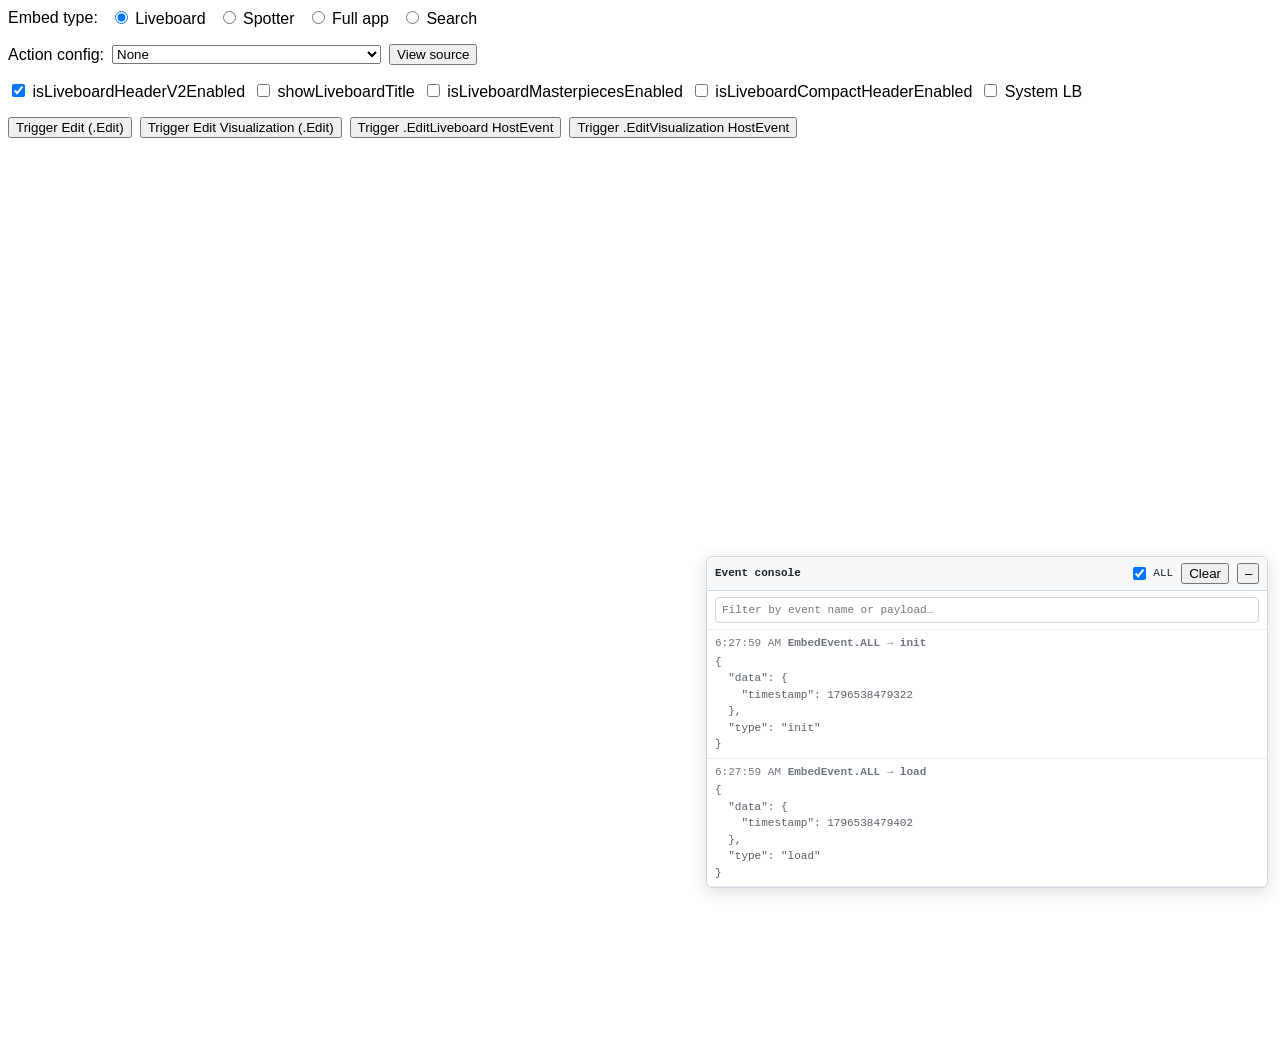
==== index.html @ 935f81e0 "Update build" ====
<html>
  <head>
    <style>
      body {
        margin: 0;
        padding: 0;
        font-family: Arial, sans-serif;
      }
      #app {
        width: 100vw;
        overflow: auto;
      }
      .tile {
        height: 600px;
        width: 600px;
      }
      .full-liveboard {
        width: 100%;
      }
    </style>
    <script type="module" crossorigin src="/assets/main-UJoV0B1s.js"></script>
  </head>
  <body>
    <div id="app"></div>
  </body>
</html>
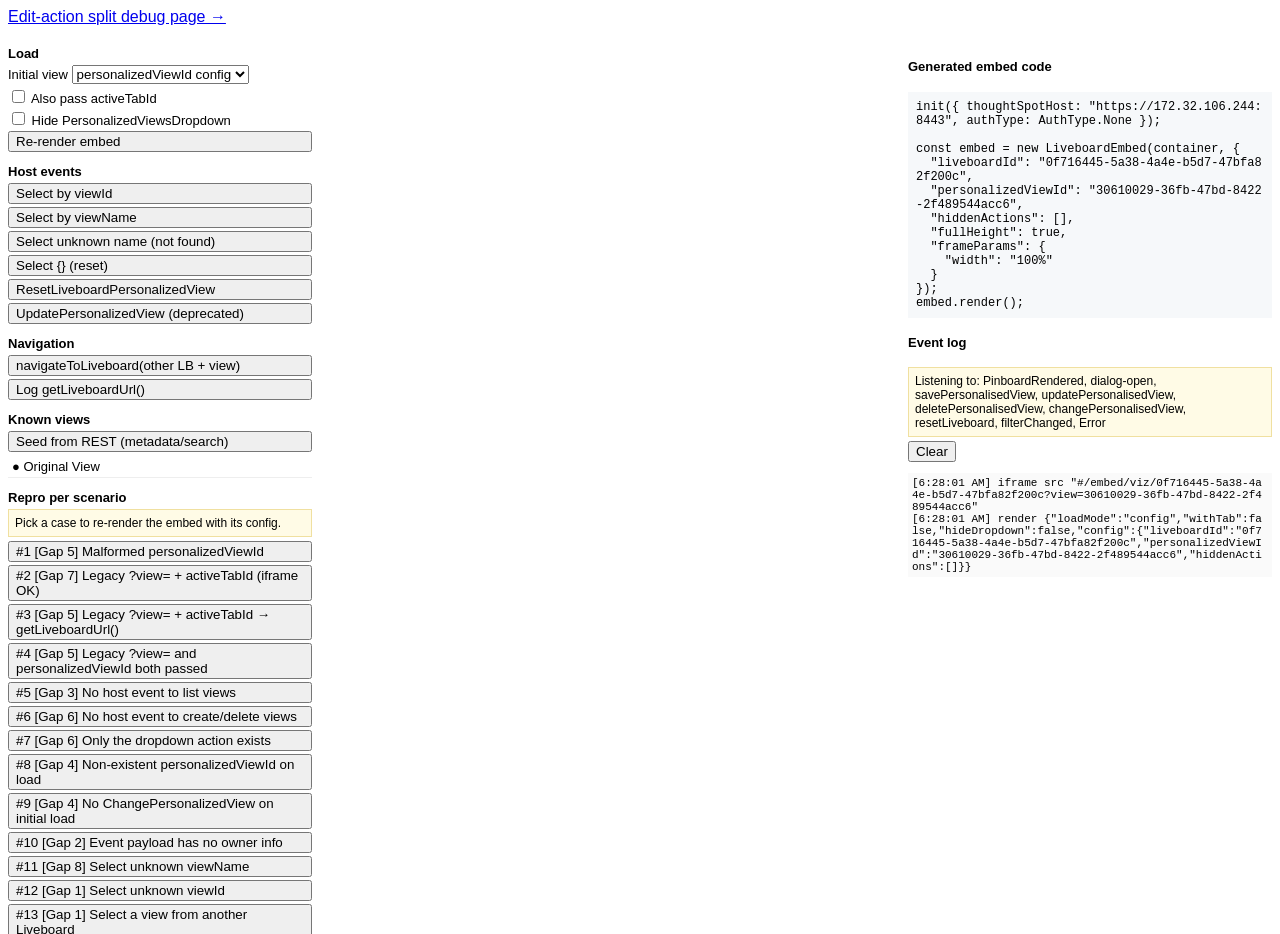
==== commit 7b37f3db: "Update build" ====
--- a/index.html
+++ b/index.html
@@ -17,8 +17,121 @@
       .full-liveboard {
         width: 100%;
       }
+      .nav {
+        padding: 8px;
+      }
+      .pv-layout {
+        display: flex;
+        align-items: flex-start;
+      }
+      .pv-layout .full-liveboard {
+        flex: 1;
+        min-width: 0;
+      }
+      .pv-sidebar {
+        width: 320px;
+        flex-shrink: 0;
+        padding: 8px;
+        box-sizing: border-box;
+        font-size: 13px;
+        position: sticky;
+        top: 0;
+        max-height: 100vh;
+        overflow-y: auto;
+      }
+      .pv-sidebar section {
+        margin-bottom: 12px;
+      }
+      .pv-sidebar h4 {
+        margin: 4px 0;
+      }
+      .pv-sidebar button,
+      .pv-sidebar label {
+        display: block;
+        width: 100%;
+        margin: 3px 0;
+        text-align: left;
+      }
+      .pv-login-hint {
+        background: #fff4e5;
+        border: 1px solid #f0c987;
+        padding: 8px;
+        margin: 0 8px 8px;
+        font-size: 13px;
+      }
+      .pv-login-hint[hidden] {
+        display: none;
+      }
+      .pv-code-panel {
+        width: 380px;
+        flex-shrink: 0;
+        padding: 8px;
+        box-sizing: border-box;
+        font-size: 13px;
+        position: sticky;
+        top: 0;
+        max-height: 100vh;
+        overflow: auto;
+      }
+      .pv-code {
+        font-size: 12px;
+        background: #f6f8fa;
+        padding: 8px;
+        margin: 4px 0;
+        white-space: pre-wrap;
+        word-break: break-all;
+      }
+      .pv-views {
+        list-style: none;
+        padding: 0;
+        margin: 4px 0;
+      }
+      .pv-views li {
+        cursor: pointer;
+        padding: 3px 4px;
+        border-bottom: 1px solid #eee;
+      }
+      .pv-views li:hover {
+        background: #f3f3f3;
+      }
+      .pv-repro-note {
+        font-size: 12px;
+        background: #fffbe6;
+        border: 1px solid #f0e0a0;
+        padding: 6px;
+        margin: 4px 0;
+      }
+      .pv-scenarios {
+        list-style: none;
+        padding: 0;
+        margin: 4px 0;
+      }
+      .pv-scenarios li {
+        padding: 3px 4px;
+        border-bottom: 1px solid #eee;
+      }
+      .pv-scenarios li.fail {
+        background: #fff1f0;
+      }
+      .pv-scenarios li.pass {
+        background: #f0fff4;
+      }
+      .pv-scenario-detail {
+        font-size: 11px;
+        color: #555;
+        word-break: break-all;
+      }
+      .pv-log {
+        font-size: 11px;
+        white-space: pre-wrap;
+        word-break: break-all;
+        max-height: 300px;
+        overflow-y: auto;
+        background: #fafafa;
+        padding: 4px;
+      }
     </style>
-    <script type="module" crossorigin src="/assets/main-UJoV0B1s.js"></script>
+    <script type="module" crossorigin src="/assets/main-yHzjuRCX.js"></script>
   </head>
   <body>
     <div id="app"></div>
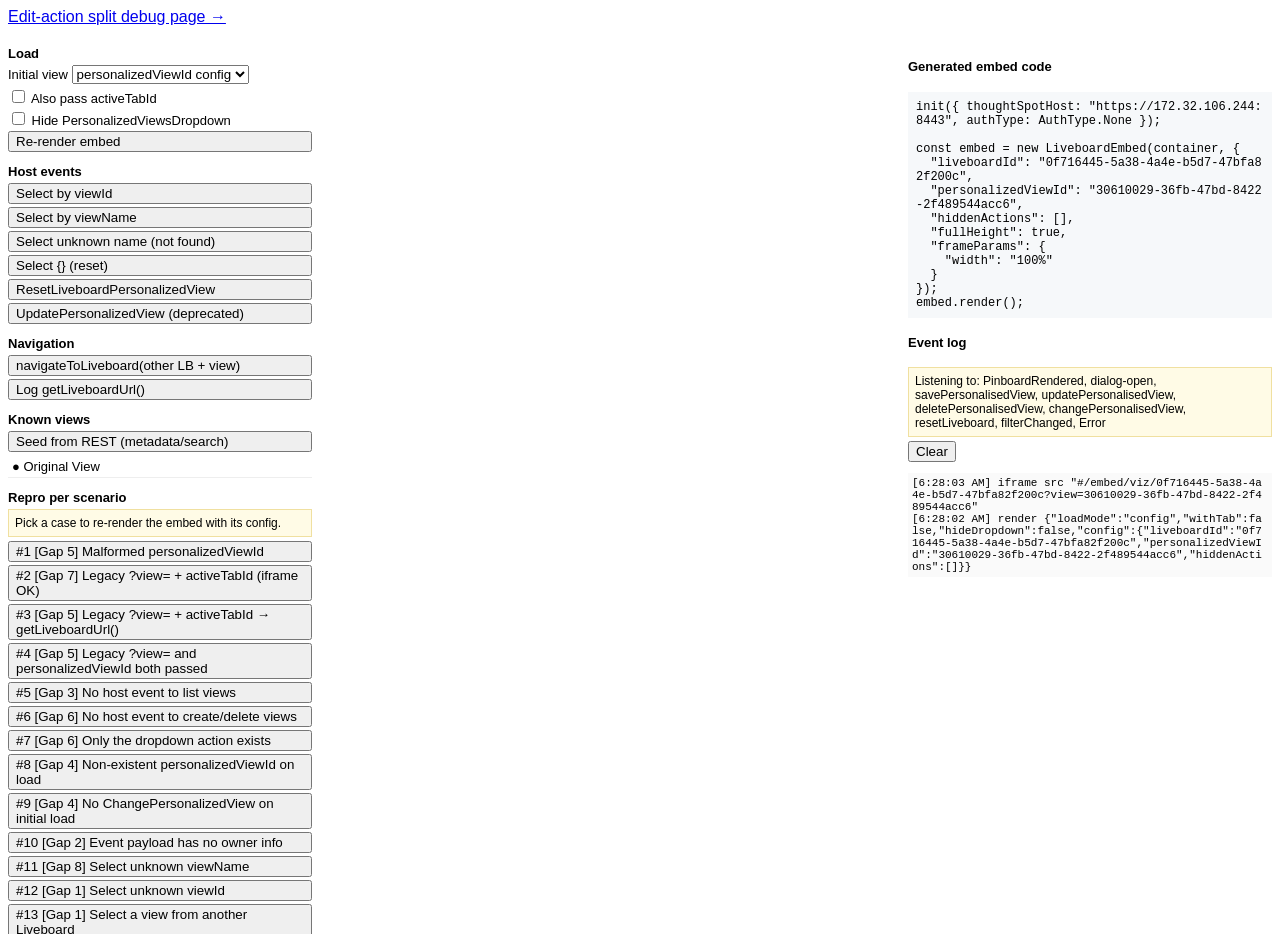
==== commit 3c5742a0: "Update build" ====
--- a/index.html
+++ b/index.html
@@ -81,6 +81,11 @@
         white-space: pre-wrap;
         word-break: break-all;
       }
+      .pv-fetch-status {
+        font-size: 12px;
+        color: #555;
+        margin: 4px 0;
+      }
       .pv-views {
         list-style: none;
         padding: 0;
@@ -131,7 +136,7 @@
         padding: 4px;
       }
     </style>
-    <script type="module" crossorigin src="/assets/main-yHzjuRCX.js"></script>
+    <script type="module" crossorigin src="/assets/main-CMcQxiyD.js"></script>
   </head>
   <body>
     <div id="app"></div>
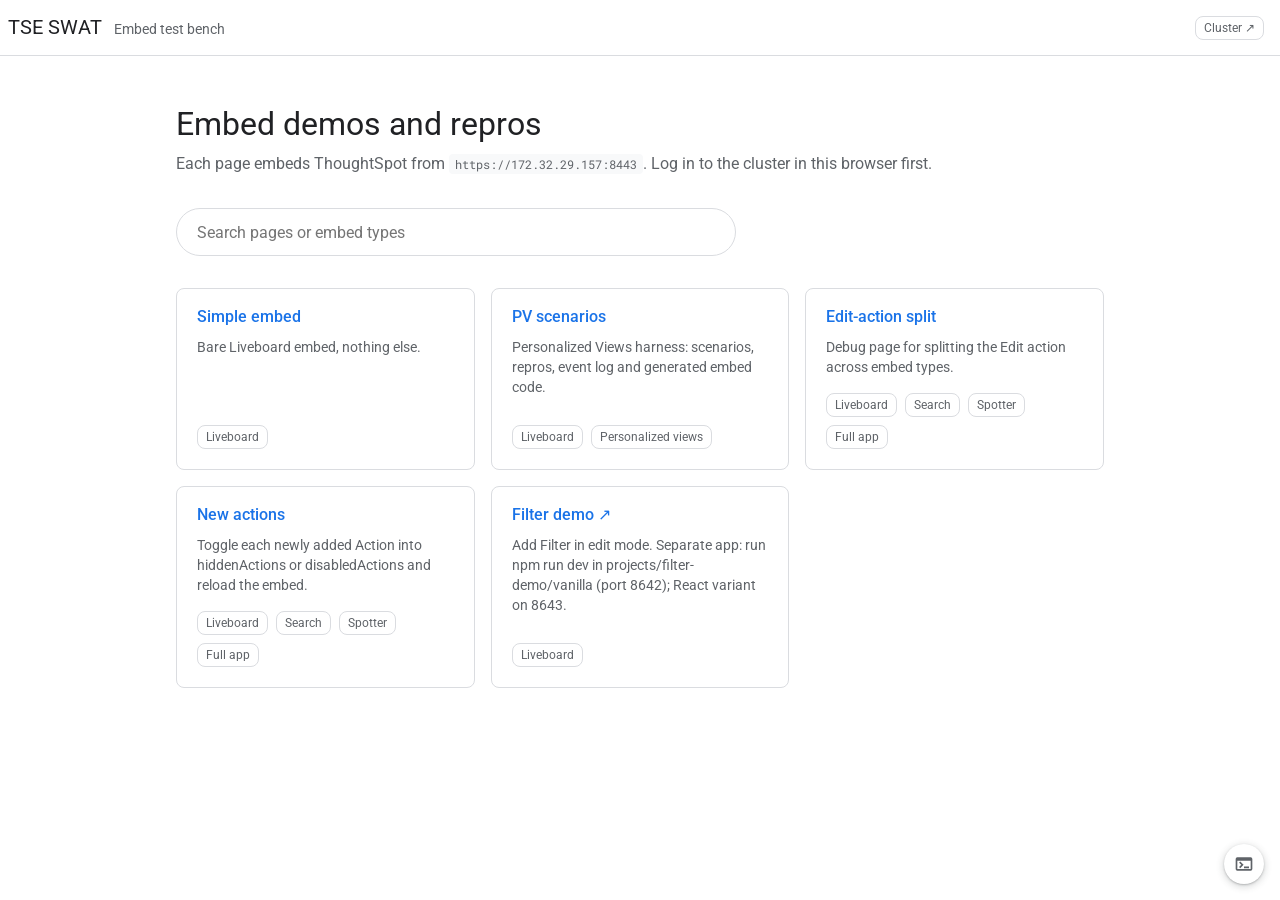
==== commit ab1b8ea3: "Update build" ====
--- a/index.html
+++ b/index.html
@@ -1,144 +1,14 @@
-<html>
+<!doctype html>
+<html lang="en">
   <head>
-    <style>
-      body {
-        margin: 0;
-        padding: 0;
-        font-family: Arial, sans-serif;
-      }
-      #app {
-        width: 100vw;
-        overflow: auto;
-      }
-      .tile {
-        height: 600px;
-        width: 600px;
-      }
-      .full-liveboard {
-        width: 100%;
-      }
-      .nav {
-        padding: 8px;
-      }
-      .pv-layout {
-        display: flex;
-        align-items: flex-start;
-      }
-      .pv-layout .full-liveboard {
-        flex: 1;
-        min-width: 0;
-      }
-      .pv-sidebar {
-        width: 320px;
-        flex-shrink: 0;
-        padding: 8px;
-        box-sizing: border-box;
-        font-size: 13px;
-        position: sticky;
-        top: 0;
-        max-height: 100vh;
-        overflow-y: auto;
-      }
-      .pv-sidebar section {
-        margin-bottom: 12px;
-      }
-      .pv-sidebar h4 {
-        margin: 4px 0;
-      }
-      .pv-sidebar button,
-      .pv-sidebar label {
-        display: block;
-        width: 100%;
-        margin: 3px 0;
-        text-align: left;
-      }
-      .pv-login-hint {
-        background: #fff4e5;
-        border: 1px solid #f0c987;
-        padding: 8px;
-        margin: 0 8px 8px;
-        font-size: 13px;
-      }
-      .pv-login-hint[hidden] {
-        display: none;
-      }
-      .pv-code-panel {
-        width: 380px;
-        flex-shrink: 0;
-        padding: 8px;
-        box-sizing: border-box;
-        font-size: 13px;
-        position: sticky;
-        top: 0;
-        max-height: 100vh;
-        overflow: auto;
-      }
-      .pv-code {
-        font-size: 12px;
-        background: #f6f8fa;
-        padding: 8px;
-        margin: 4px 0;
-        white-space: pre-wrap;
-        word-break: break-all;
-      }
-      .pv-fetch-status {
-        font-size: 12px;
-        color: #555;
-        margin: 4px 0;
-      }
-      .pv-views {
-        list-style: none;
-        padding: 0;
-        margin: 4px 0;
-      }
-      .pv-views li {
-        cursor: pointer;
-        padding: 3px 4px;
-        border-bottom: 1px solid #eee;
-      }
-      .pv-views li:hover {
-        background: #f3f3f3;
-      }
-      .pv-repro-note {
-        font-size: 12px;
-        background: #fffbe6;
-        border: 1px solid #f0e0a0;
-        padding: 6px;
-        margin: 4px 0;
-      }
-      .pv-scenarios {
-        list-style: none;
-        padding: 0;
-        margin: 4px 0;
-      }
-      .pv-scenarios li {
-        padding: 3px 4px;
-        border-bottom: 1px solid #eee;
-      }
-      .pv-scenarios li.fail {
-        background: #fff1f0;
-      }
-      .pv-scenarios li.pass {
-        background: #f0fff4;
-      }
-      .pv-scenario-detail {
-        font-size: 11px;
-        color: #555;
-        word-break: break-all;
-      }
-      .pv-log {
-        font-size: 11px;
-        white-space: pre-wrap;
-        word-break: break-all;
-        max-height: 300px;
-        overflow-y: auto;
-        background: #fafafa;
-        padding: 4px;
-      }
-    </style>
-    <script type="module" crossorigin src="/assets/main-CMcQxiyD.js"></script>
+    <meta charset="utf-8" />
+    <meta name="viewport" content="width=device-width, initial-scale=1" />
+    <title>TSE SWAT</title>
+    <script type="module" crossorigin src="/assets/main-B_AlTb8h.js"></script>
+    <link rel="stylesheet" crossorigin href="/assets/page-chrome-DtQrRXBx.css">
+    <link rel="stylesheet" crossorigin href="/assets/main-CHgZURFM.css">
   </head>
   <body>
-    <div id="app"></div>
+    <div id="root"></div>
   </body>
 </html>
--- a/assets/page-chrome-DtQrRXBx.css
+++ b/assets/page-chrome-DtQrRXBx.css
@@ -0,0 +1 @@
+@import"https://fonts.googleapis.com/css2?family=Roboto:wght@400;500&family=Roboto+Mono:wght@400;500&display=swap";:root{--blue-600: #1a73e8;--blue-700: #1967d2;--blue-50: #e8f0fe;--blue-hover: #f6fafe;--ink: #202124;--ink-2: #5f6368;--ink-3: #80868b;--line: #dadce0;--line-soft: #e8eaed;--surface: #fff;--surface-2: #f8f9fa;--red-600: #d93025;--red-50: #fce8e6;--yellow-700: #b06000;--yellow-50: #fef7e0;--green-700: #137333;--green-50: #e6f4ea;--font: "Google Sans", "Google Sans Text", Roboto, Arial, sans-serif;--font-mono: "Roboto Mono", ui-monospace, Menlo, monospace;--elev-1: 0 1px 2px rgba(60, 64, 67, .3), 0 1px 3px 1px rgba(60, 64, 67, .15);--elev-2: 0 1px 2px rgba(60, 64, 67, .3), 0 2px 6px 2px rgba(60, 64, 67, .15);--appbar-h: 56px}*,*:before,*:after{box-sizing:border-box}body{margin:0;background:var(--surface);color:var(--ink);font:400 14px/20px var(--font);-webkit-font-smoothing:antialiased}h1,h2,h3,h4{margin:0;font-family:var(--font);font-weight:400;color:var(--ink)}h1{font-size:32px;line-height:40px}h2{font-size:22px;line-height:28px}h3{font-size:16px;line-height:24px;font-weight:500}h4{font-size:12px;line-height:16px;font-weight:500;letter-spacing:.8px;text-transform:uppercase;color:var(--ink-2);margin:0 0 8px}a{color:var(--blue-600);text-decoration:none}a:hover{text-decoration:underline}:where(button){display:inline-flex;align-items:center;justify-content:center;gap:8px;height:36px;padding:0 16px;border:1px solid var(--line);border-radius:18px;background:var(--surface);color:var(--blue-600);font:500 14px/20px var(--font);cursor:pointer}:where(button):hover:not(:disabled){background:var(--blue-hover);border-color:#d2e3fc}:where(button):focus-visible{outline:2px solid var(--blue-600);outline-offset:2px}:where(button):disabled{color:var(--ink-3);cursor:default}:where(button).active,.btn-filled{background:var(--blue-600);border-color:var(--blue-600);color:#fff}:where(button).active:hover:not(:disabled),.btn-filled:hover:not(:disabled){background:var(--blue-700);border-color:var(--blue-700)}.btn-text{border-color:transparent}:where(input[type=text],input:not([type]),input[type=search],select){height:36px;padding:0 12px;border:1px solid var(--line);border-radius:4px;background:var(--surface);color:var(--ink);font:400 14px/20px var(--font)}:where(input[type=text],input:not([type]),input[type=search],select):focus{outline:none;border-color:var(--blue-600);box-shadow:inset 0 0 0 1px var(--blue-600)}:where(input[type=checkbox],input[type=radio]){accent-color:var(--blue-600);margin:0 8px 0 0}:where(label){color:var(--ink)}:where(pre,code){font:400 12px/18px var(--font-mono)}:where(pre){margin:0;padding:12px 16px;background:var(--surface-2);border:1px solid var(--line);border-radius:8px;white-space:pre-wrap;word-break:break-word}:where(code):not(pre code){padding:2px 6px;background:var(--surface-2);border-radius:4px}.card{background:var(--surface);border:1px solid var(--line);border-radius:8px}.chip{display:inline-flex;align-items:center;height:24px;padding:0 8px;border:1px solid var(--line);border-radius:8px;color:var(--ink-2);font-size:12px;line-height:16px}.appbar{position:sticky;top:0;z-index:100;display:flex;align-items:center;gap:8px;height:var(--appbar-h);padding:0 16px 0 8px;background:var(--surface);border-bottom:1px solid var(--line)}.appbar-title{flex:1;min-width:0;display:flex;align-items:baseline;gap:12px;font:400 20px/24px var(--font);color:var(--ink);white-space:nowrap}.appbar-title small{overflow:hidden;text-overflow:ellipsis;font-size:14px;color:var(--ink-2)}.appbar-links{display:flex;align-items:center;gap:4px}.icon-btn{display:inline-flex;align-items:center;justify-content:center;width:40px;height:40px;padding:0;border:0;border-radius:50%;background:transparent;color:var(--ink-2);cursor:pointer}.icon-btn:hover:not(:disabled){background:#3c404314;text-decoration:none}.icon-btn svg{width:24px;height:24px;fill:currentColor}.page-bar{display:flex;flex-wrap:wrap;align-items:center;gap:8px 16px;padding:12px 16px;border-bottom:1px solid var(--line-soft)}.page-note{margin:12px 16px;padding:12px 16px;border-radius:8px;background:var(--yellow-50);color:var(--yellow-700)}.page-note[hidden]{display:none}.full-liveboard{width:100%}
--- a/assets/main-CHgZURFM.css
+++ b/assets/main-CHgZURFM.css
@@ -0,0 +1 @@
+.home{max-width:960px;margin:0 auto;padding:48px 16px 96px}.home-sub{margin:8px 0 32px;color:var(--ink-2);font-size:16px;line-height:24px}.home-search{width:100%;max-width:560px;height:48px;padding:0 20px;border-radius:24px;font-size:16px}.home-search:hover{box-shadow:var(--elev-1);border-color:transparent}.home-grid{display:grid;grid-template-columns:repeat(auto-fill,minmax(280px,1fr));gap:16px;margin:32px 0 0;padding:0;list-style:none}.project{display:flex;flex-direction:column;gap:8px;height:100%;padding:16px 20px 20px;color:var(--ink);transition:box-shadow .15s,border-color .15s}.project:hover{text-decoration:none;border-color:transparent;box-shadow:var(--elev-1)}.project h3{color:var(--blue-600)}.project p{flex:1;margin:0;color:var(--ink-2)}.project-tags{display:flex;flex-wrap:wrap;gap:8px;margin-top:8px}.home-empty{margin-top:32px;color:var(--ink-2)}
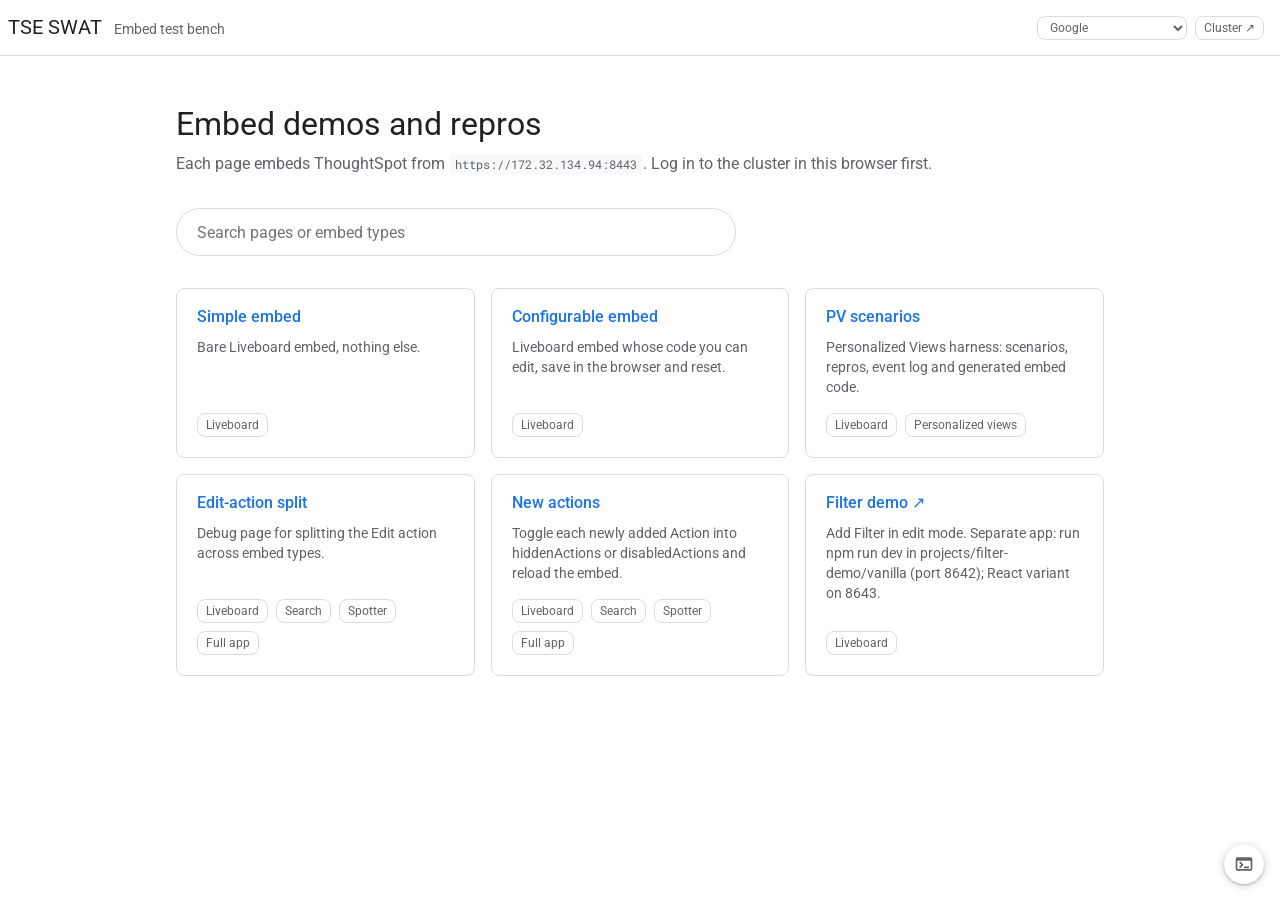
==== commit 9bad3c22: "Update build" ====
--- a/index.html
+++ b/index.html
@@ -4,9 +4,9 @@
     <meta charset="utf-8" />
     <meta name="viewport" content="width=device-width, initial-scale=1" />
     <title>TSE SWAT</title>
-    <script type="module" crossorigin src="/assets/main-B_AlTb8h.js"></script>
-    <link rel="stylesheet" crossorigin href="/assets/page-chrome-DtQrRXBx.css">
-    <link rel="stylesheet" crossorigin href="/assets/main-CHgZURFM.css">
+    <script type="module" crossorigin src="/assets/main-BBalLONt.js"></script>
+    <link rel="stylesheet" crossorigin href="/assets/page-chrome-fQRNd09V.css">
+    <link rel="stylesheet" crossorigin href="/assets/main--2YXwSku.css">
   </head>
   <body>
     <div id="root"></div>
--- a/assets/page-chrome-fQRNd09V.css
+++ b/assets/page-chrome-fQRNd09V.css
@@ -0,0 +1 @@
+@import"https://fonts.googleapis.com/css2?family=Roboto:wght@400;500&family=Roboto+Mono:wght@400;500&display=swap";:root{--blue-600: #1a73e8;--blue-700: #1967d2;--blue-50: #e8f0fe;--blue-hover: #f6fafe;--ink: #202124;--ink-2: #5f6368;--ink-3: #80868b;--line: #dadce0;--line-soft: #e8eaed;--surface: #fff;--surface-2: #f8f9fa;--red-600: #d93025;--red-50: #fce8e6;--yellow-700: #b06000;--yellow-50: #fef7e0;--green-700: #137333;--green-50: #e6f4ea;--font: "Google Sans", "Google Sans Text", Roboto, Arial, sans-serif;--font-mono: "Roboto Mono", ui-monospace, Menlo, monospace;--elev-1: 0 1px 2px rgba(60, 64, 67, .3), 0 1px 3px 1px rgba(60, 64, 67, .15);--elev-2: 0 1px 2px rgba(60, 64, 67, .3), 0 2px 6px 2px rgba(60, 64, 67, .15);--appbar-h: 56px}*,*:before,*:after{box-sizing:border-box}body{margin:0;background:var(--surface);color:var(--ink);font:400 14px/20px var(--font);-webkit-font-smoothing:antialiased}h1,h2,h3,h4{margin:0;font-family:var(--font);font-weight:400;color:var(--ink)}h1{font-size:32px;line-height:40px}h2{font-size:22px;line-height:28px}h3{font-size:16px;line-height:24px;font-weight:500}h4{font-size:12px;line-height:16px;font-weight:500;letter-spacing:.8px;text-transform:uppercase;color:var(--ink-2);margin:0 0 8px}a{color:var(--blue-600);text-decoration:none}a:hover{text-decoration:underline}:where(button){display:inline-flex;align-items:center;justify-content:center;gap:8px;height:36px;padding:0 16px;border:1px solid var(--line);border-radius:18px;background:var(--surface);color:var(--blue-600);font:500 14px/20px var(--font);cursor:pointer}:where(button):hover:not(:disabled){background:var(--blue-hover);border-color:#d2e3fc}:where(button):focus-visible{outline:2px solid var(--blue-600);outline-offset:2px}:where(button):disabled{color:var(--ink-3);cursor:default}:where(button).active,.btn-filled{background:var(--blue-600);border-color:var(--blue-600);color:var(--on-accent, #fff)}:where(button).active:hover:not(:disabled),.btn-filled:hover:not(:disabled){background:var(--blue-700);border-color:var(--blue-700)}.btn-text{border-color:transparent}:where(input[type=text],input:not([type]),input[type=search],select){height:36px;padding:0 12px;border:1px solid var(--line);border-radius:4px;background:var(--surface);color:var(--ink);font:400 14px/20px var(--font)}:where(input[type=text],input:not([type]),input[type=search],select):focus{outline:none;border-color:var(--blue-600);box-shadow:inset 0 0 0 1px var(--blue-600)}:where(input[type=checkbox],input[type=radio]){accent-color:var(--blue-600);margin:0 8px 0 0}:where(label){color:var(--ink)}:where(pre,code){font:400 12px/18px var(--font-mono)}:where(pre){margin:0;padding:12px 16px;background:var(--surface-2);border:1px solid var(--line);border-radius:8px;white-space:pre-wrap;word-break:break-word}:where(code):not(pre code){padding:2px 6px;background:var(--surface-2);border-radius:4px}.card{background:var(--surface);border:1px solid var(--line);border-radius:8px}.chip{display:inline-flex;align-items:center;height:24px;padding:0 8px;border:1px solid var(--line);border-radius:8px;color:var(--ink-2);font-size:12px;line-height:16px}.appbar{position:sticky;top:0;z-index:100;display:flex;align-items:center;gap:8px;height:var(--appbar-h);padding:0 16px 0 8px;background:var(--surface);border-bottom:1px solid var(--line)}.appbar-title{flex:1;min-width:0;display:flex;align-items:baseline;gap:12px;font:400 20px/24px var(--font);color:var(--ink);white-space:nowrap}.appbar-title small{overflow:hidden;text-overflow:ellipsis;font-size:14px;color:var(--ink-2)}.appbar-links{display:flex;align-items:center;gap:4px}.icon-btn{display:inline-flex;align-items:center;justify-content:center;width:40px;height:40px;padding:0;border:0;border-radius:50%;background:transparent;color:var(--ink-2);cursor:pointer}.icon-btn:hover:not(:disabled){background:#3c404314;text-decoration:none}.icon-btn svg{width:24px;height:24px;fill:currentColor}.page-bar{display:flex;flex-wrap:wrap;align-items:center;gap:8px 16px;padding:12px 16px;border-bottom:1px solid var(--line-soft)}.page-note{margin:12px 16px;padding:12px 16px;border-radius:8px;background:var(--yellow-50);color:var(--yellow-700)}.page-note[hidden]{display:none}.full-liveboard{width:100%}:root[data-theme=steam]{--blue-600: #66c0f4;--blue-700: #8ccff7;--blue-50: #2a475e;--blue-hover: #2a475e;--on-accent: #1b2838;--ink: #c7d5e0;--ink-2: #8f98a0;--ink-3: #67707b;--line: #3d4b5c;--line-soft: #2a3547;--surface: #1b2838;--surface-2: #16202d;--red-600: #ff6b5e;--red-50: #4a2323;--yellow-700: #f2c14e;--yellow-50: #3d3418;--green-700: #a4d007;--green-50: #26360f;--font: "Motiva Sans", Arial, Helvetica, sans-serif;--elev-1: 0 0 12px rgba(0, 0, 0, .5);--elev-2: 0 0 16px rgba(0, 0, 0, .6);color-scheme:dark}:root[data-theme=steam] .appbar{background:#171a21}:root[data-theme=steam] .icon-btn:hover:not(:disabled){background:#ffffff14}@font-face{font-family:Optimo-Plain;src:url(/assets/Plain-Light-Ce-w8hLW.otf) format("opentype");font-weight:400;font-display:swap}@font-face{font-family:Optimo-Plain;src:url(/assets/Plain-Regular-BgoJtdkC.otf) format("opentype");font-weight:600;font-display:swap}@font-face{font-family:Optimo-Plain;src:url(/assets/Plain-Medium-X0BN45P4.otf) format("opentype");font-weight:700;font-display:swap}@font-face{font-family:BB-Roller-Regular;src:url(/assets/BB-Roller-Mono-Regular-DGQXTePd.otf) format("opentype");font-weight:400;font-display:swap}:root[data-theme=radiant]{--blue-600: #2770ef;--blue-700: #2359b6;--blue-50: #dee8fa;--blue-hover: rgba(192, 198, 207, .12);--ink: #1d232f;--ink-2: #777e8b;--ink-3: #a5acb9;--line: #c0c6cf;--line-soft: #eaedf2;--surface: #fff;--surface-2: #f6f8fa;--red-600: #e22b3d;--red-50: #ffebec;--yellow-700: #785f1a;--yellow-50: #fff8e5;--green-700: #049160;--green-50: #e0f8ef;--font: Optimo-Plain, "helvetica neue", helvetica, arial, sans-serif;--font-mono: BB-Roller-Regular, courier, monospace;--elev-1: 0 0 4px rgba(25, 35, 49, .1), 0 2px 4px rgba(25, 35, 49, .04);--elev-2: 0 0 4px rgba(25, 35, 49, .08), 0 12px 24px rgba(25, 35, 49, .12)}:root[data-theme=radiant] body{background:var(--surface-2);font-variant-ligatures:none}:root[data-theme=radiant] :is(.appbar,.card,.page-bar){border-color:var(--line-soft)}:root[data-theme=radiant] :is(h3,h4){font-weight:600}:root[data-theme=radiant] :where(button:not([class*=ec-])){min-width:80px;height:auto;padding:6px 16px;border:0;border-radius:100vh;background:#eaedf2;color:var(--ink);font-weight:400}:root[data-theme=radiant] :where(button:not([class*=ec-])):hover:not(:disabled){background:#dbdfe7}:root[data-theme=radiant] :where(button:not([class*=ec-])):active:not(:disabled){background:#c0c6cf}:root[data-theme=radiant] :where(button:not([class*=ec-])):focus-visible{outline:2px solid #71a1f4;outline-offset:-2px}:root[data-theme=radiant] :where(button:not([class*=ec-])):disabled{opacity:.4;color:var(--ink);cursor:not-allowed}:root[data-theme=radiant] :where(button:not([class*=ec-])).active,:root[data-theme=radiant] .btn-filled{background:#2770ef;color:#fff}:root[data-theme=radiant] :where(button:not([class*=ec-])).active:hover:not(:disabled),:root[data-theme=radiant] .btn-filled:hover:not(:disabled){background:#2359b6}:root[data-theme=radiant] :where(button:not([class*=ec-])).active:active:not(:disabled),:root[data-theme=radiant] .btn-filled:active:not(:disabled){background:#163772}:root[data-theme=radiant] .btn-text{min-width:0;padding:6px 4px;border-radius:6px;background:transparent;color:#2770ef}:root[data-theme=radiant] .btn-text:hover:not(:disabled){background:#c0c6cf1f}:root[data-theme=radiant] .btn-text:active:not(:disabled){background:#71a1f41f}:root[data-theme=radiant] :where(input,select,textarea):focus{border-color:#71a1f4;box-shadow:inset 0 0 0 1px #71a1f4}:root[data-theme=radiant] .home-search{border-radius:8px}:root[data-theme=minimal]{--blue-600: #0000ee;--blue-700: #551a8b;--blue-50: #fff;--blue-hover: #fff;--on-accent: #000;--ink: #000;--ink-2: #000;--ink-3: #444;--line: #000;--line-soft: #000;--surface: #fff;--surface-2: #fff;--red-600: #c00;--red-50: #fff;--yellow-700: #000;--yellow-50: #fff;--green-700: #000;--green-50: #fff;--font: "Times New Roman", Times, serif;--font-mono: monospace}:root[data-theme=minimal] body{font-size:16px;line-height:1.4}:root[data-theme=minimal] *,:root[data-theme=minimal] *:before,:root[data-theme=minimal] *:after{border-radius:0!important;box-shadow:none!important;transition:none!important}:root[data-theme=minimal] :is(button,input,select):not([class*=ec-],.home-search){all:revert}:root[data-theme=minimal] a:visited{color:var(--blue-700)}
--- a/assets/main--2YXwSku.css
+++ b/assets/main--2YXwSku.css
@@ -0,0 +1 @@
+.home{max-width:960px;margin:0 auto;padding:48px 16px 96px}.home-sub{margin:8px 0 32px;color:var(--ink-2);font-size:16px;line-height:24px}.home-search{width:100%;max-width:560px;height:48px;padding:0 20px;border-radius:24px;font-size:16px}.home-search:hover{box-shadow:var(--elev-1);border-color:transparent}.home-grid{display:grid;grid-template-columns:repeat(auto-fill,minmax(280px,1fr));gap:16px;margin:32px 0 0;padding:0;list-style:none}.project{display:flex;flex-direction:column;gap:8px;height:100%;padding:16px 20px 20px;color:var(--ink);transition:box-shadow .15s,border-color .15s}.project:hover{text-decoration:none;border-color:transparent;box-shadow:var(--elev-1)}.project h3{color:var(--blue-600)}.project p{flex:1;margin:0;color:var(--ink-2)}.project-tags{display:flex;flex-wrap:wrap;gap:8px;margin-top:8px}.home-empty{margin-top:32px;color:var(--ink-2)}.theme-select{width:auto;height:24px;margin-right:4px;padding:0 4px 0 8px;border-radius:8px;color:var(--ink-2);font-size:12px;line-height:16px}
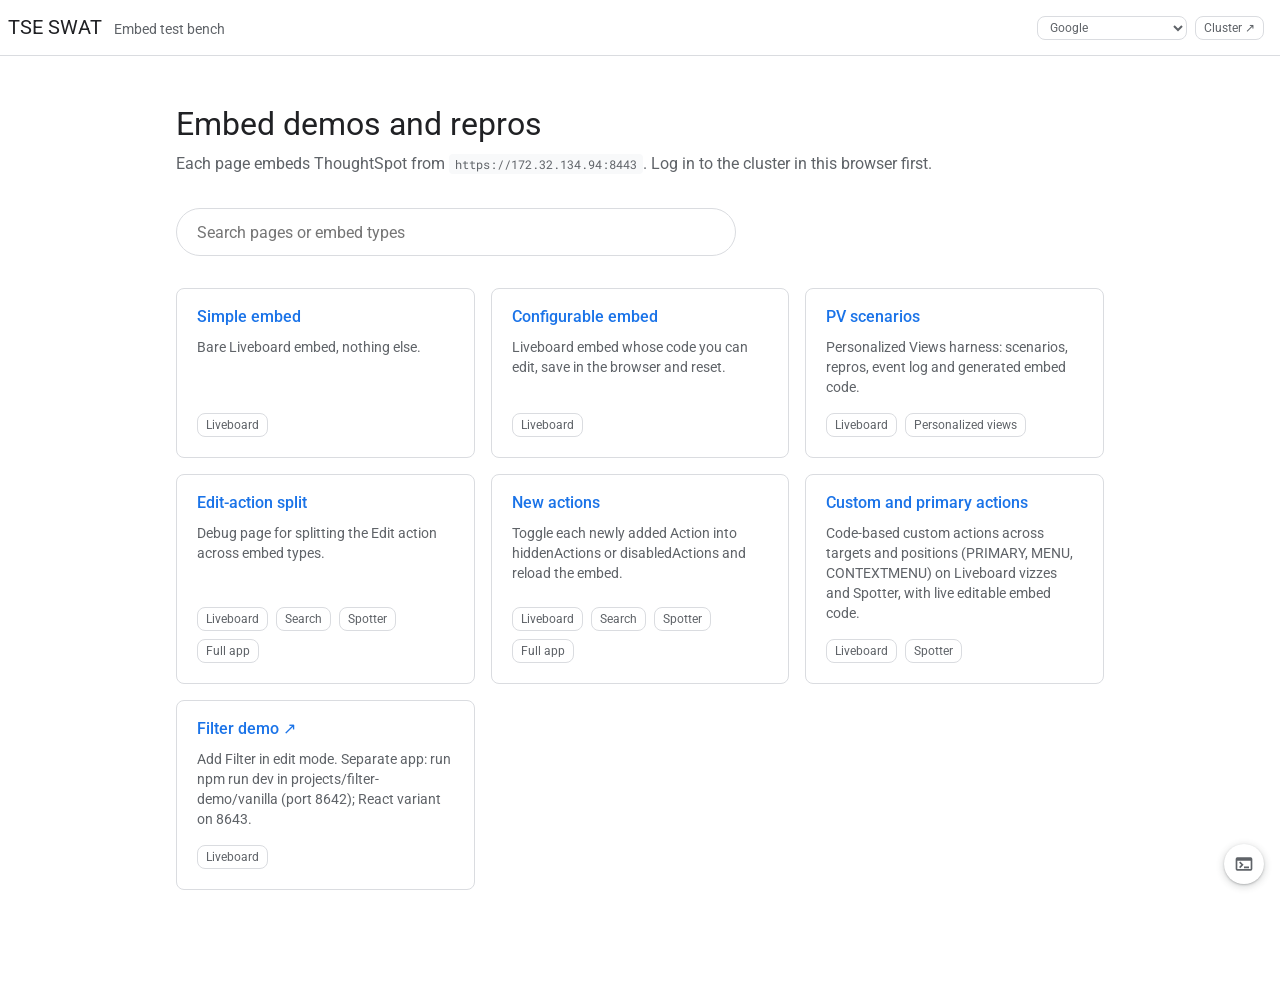
==== commit fa417719: "Update build" ====
--- a/index.html
+++ b/index.html
@@ -4,7 +4,7 @@
     <meta charset="utf-8" />
     <meta name="viewport" content="width=device-width, initial-scale=1" />
     <title>TSE SWAT</title>
-    <script type="module" crossorigin src="/assets/main-BBalLONt.js"></script>
+    <script type="module" crossorigin src="/assets/main-eDcyILwf.js"></script>
     <link rel="stylesheet" crossorigin href="/assets/page-chrome-fQRNd09V.css">
     <link rel="stylesheet" crossorigin href="/assets/main--2YXwSku.css">
   </head>
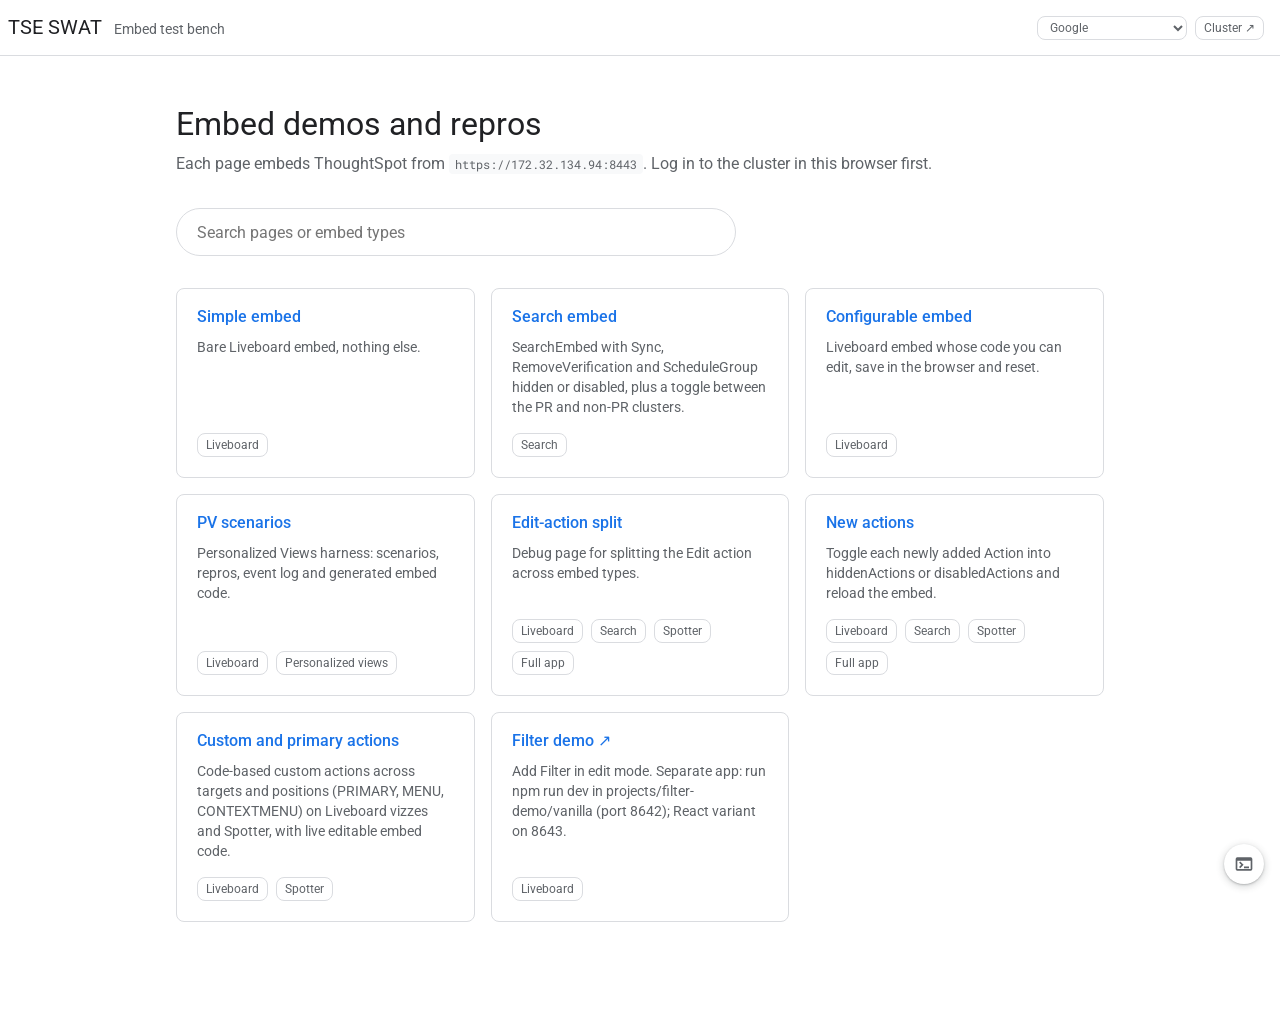
==== commit 6d7d7779: "Update build" ====
--- a/index.html
+++ b/index.html
@@ -4,7 +4,7 @@
     <meta charset="utf-8" />
     <meta name="viewport" content="width=device-width, initial-scale=1" />
     <title>TSE SWAT</title>
-    <script type="module" crossorigin src="/assets/main-eDcyILwf.js"></script>
+    <script type="module" crossorigin src="/assets/main-CMhbQIvX.js"></script>
     <link rel="stylesheet" crossorigin href="/assets/page-chrome-fQRNd09V.css">
     <link rel="stylesheet" crossorigin href="/assets/main--2YXwSku.css">
   </head>
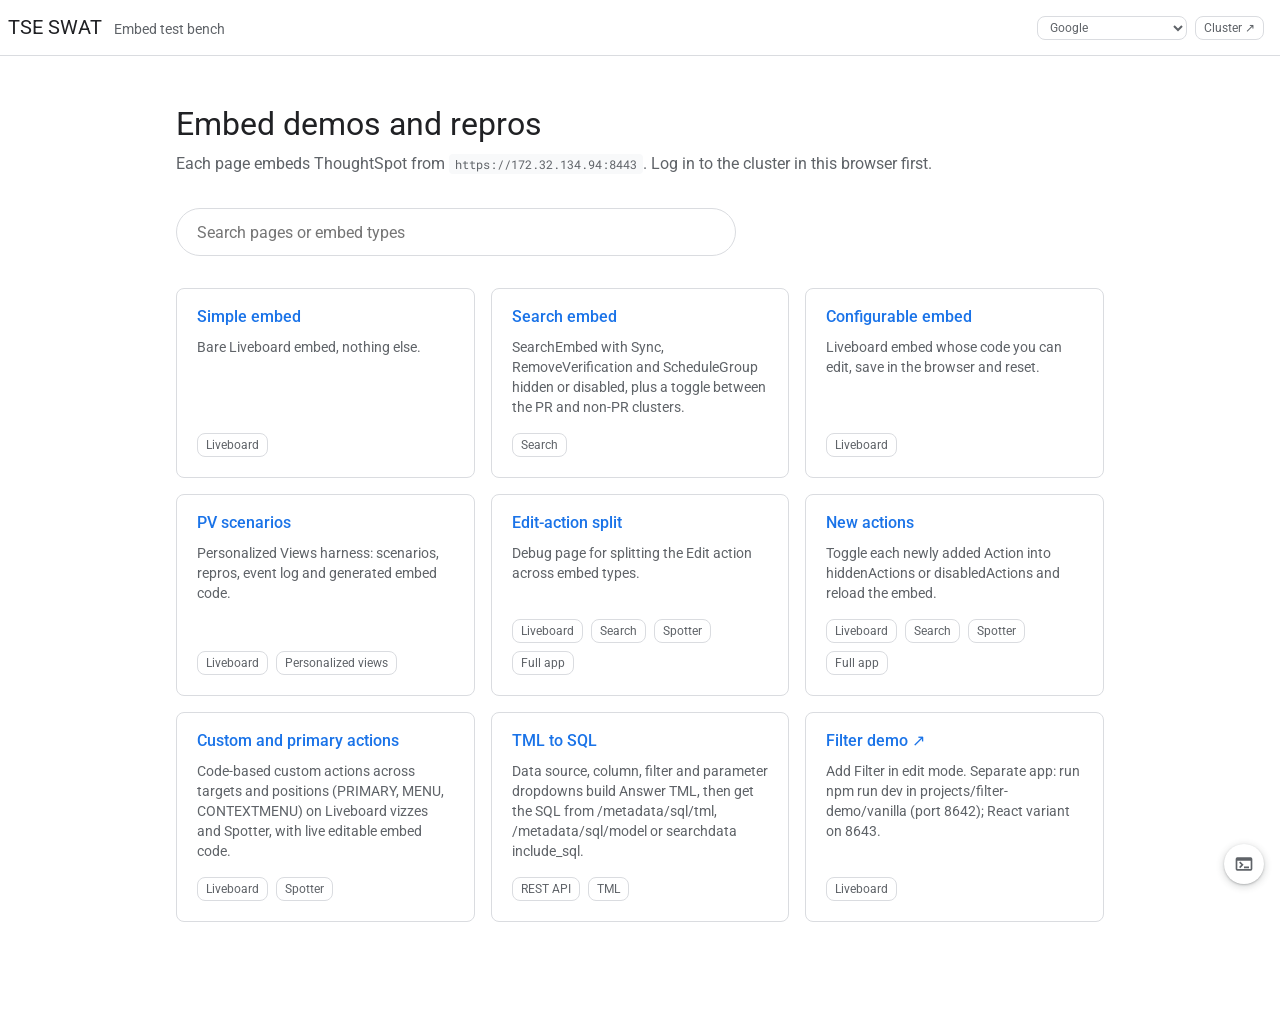
==== commit 4c424bc2: "Update build" ====
--- a/index.html
+++ b/index.html
@@ -4,7 +4,7 @@
     <meta charset="utf-8" />
     <meta name="viewport" content="width=device-width, initial-scale=1" />
     <title>TSE SWAT</title>
-    <script type="module" crossorigin src="/assets/main-CMhbQIvX.js"></script>
+    <script type="module" crossorigin src="/assets/main-BFuO9Gbb.js"></script>
     <link rel="stylesheet" crossorigin href="/assets/page-chrome-fQRNd09V.css">
     <link rel="stylesheet" crossorigin href="/assets/main--2YXwSku.css">
   </head>
